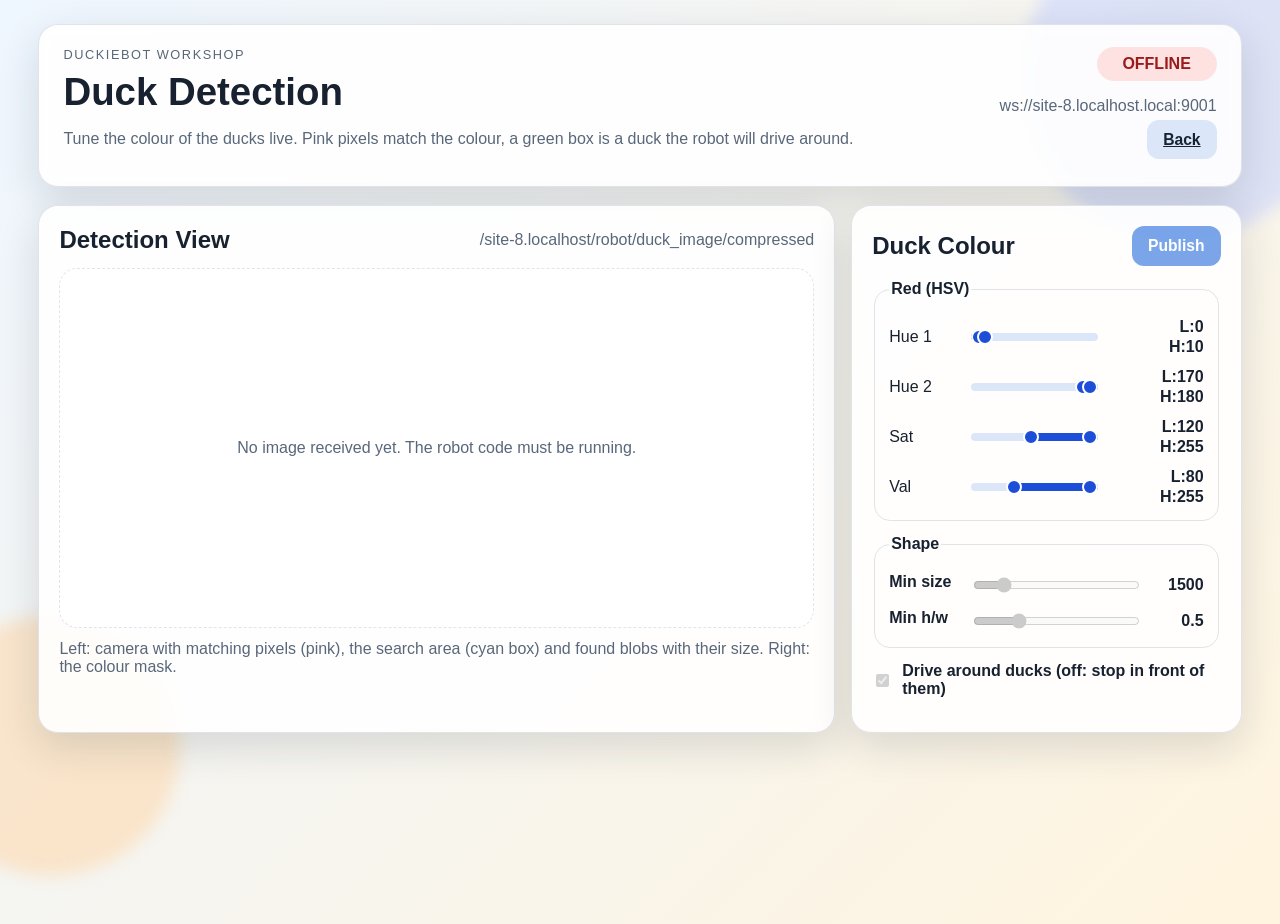
==== Workshop/WebFrontend/duck.html @ 8e4cb36f "Add red duck detection, left evasion manoeuvre and duck tuning page Co-Authored-By: Claude Opus 5.5 " ====
<!DOCTYPE html>
<html lang="de">
<head>
  <meta charset="UTF-8" />
  <meta name="viewport" content="width=device-width, initial-scale=1.0" />
  <title>Duckiebot Duck Detection</title>
  <link rel="stylesheet" href="style.css" />
  <style>
    .duck-view-panel {
      grid-column: span 8;
      padding: 20px;
    }

    .duck-tuning-panel {
      grid-column: span 4;
      padding: 20px;
    }

    .duck-tuning-panel fieldset {
      margin-bottom: 14px;
    }

    #duckTopicLabel {
      min-width: 0;
      overflow-wrap: anywhere;
    }

    #duckImage {
      display: none;
      width: 100%;
      height: auto;
    }

    #duckPlaceholder {
      padding: 24px;
      text-align: center;
      color: var(--muted);
    }

    .duck-info {
      min-height: 1.4em;
      margin: 12px 0 0;
      color: var(--muted);
    }

    @media (max-width: 980px) {
      .duck-view-panel,
      .duck-tuning-panel {
        grid-column: 1 / -1;
      }
    }
  </style>
</head>
<body>
  <div class="ambient ambient-a"></div>
  <div class="ambient ambient-b"></div>

  <main class="page">
    <header class="hero card">
      <div>
        <p class="eyebrow">Duckiebot Workshop</p>
        <h1>Duck Detection</h1>
        <p class="subtitle">Tune the colour of the ducks live. Pink pixels match the colour, a green box is a duck the robot will drive around.</p>
      </div>

      <div class="hero-meta">
        <span id="connectionStatus" class="status status-offline">offline</span>
        <p id="endpointLabel" class="endpoint"></p>
        <a class="button button-secondary" href="index.html">Back</a>
      </div>
    </header>

    <section class="grid">
      <section class="card duck-view-panel">
        <div class="panel-heading">
          <h2>Detection View</h2>
          <span id="duckTopicLabel" class="topic-label"></span>
        </div>
        <div class="camera-frame">
          <img id="duckImage" alt="Duck detection view: camera with matches on the left, mask on the right" />
          <p id="duckPlaceholder">No image received yet. The robot code must be running.</p>
        </div>
        <p class="duck-info">Left: camera with matching pixels (pink), the search area (cyan box) and found blobs with their size. Right: the colour mask.</p>
      </section>

      <section class="card duck-tuning-panel">
        <div class="panel-heading">
          <h2>Duck Colour</h2>
          <button id="publishButton" class="button button-primary" disabled>Publish</button>
        </div>
        <fieldset>
          <legend>Red (HSV)</legend>
          <div class="slider-stack" id="hsvControls"></div>
        </fieldset>
        <fieldset>
          <legend>Shape</legend>
          <div class="slider-stack" id="shapeControls"></div>
        </fieldset>
        <label class="checkbox-row">
          <input id="evadeActive" type="checkbox" checked disabled />
          <span>Drive around ducks (off: stop in front of them)</span>
        </label>
      </section>
    </section>
  </main>

  <script src="duck.js"></script>
</body>
</html>
---- Workshop/WebFrontend/style.css ----
:root {
  --bg-a: #eef6ff;
  --bg-b: #fff4df;
  --panel: rgba(255, 255, 255, 0.9);
  --line: rgba(23, 37, 84, 0.12);
  --text: #18212f;
  --muted: #59677a;
  --primary: #0f5bd8;
  --success: #0f766e;
  --danger: #b42318;
  --secondary: #dbe7f8;
  --shadow: 0 14px 40px rgba(24, 33, 47, 0.14);
}

* {
  box-sizing: border-box;
}

body {
  margin: 0;
  min-height: 100vh;
  font-family: "Segoe UI", "Trebuchet MS", sans-serif;
  color: var(--text);
  background: linear-gradient(135deg, var(--bg-a), var(--bg-b));
}

.ambient {
  position: fixed;
  z-index: -1;
  border-radius: 999px;
  filter: blur(8px);
  opacity: 0.55;
}

.ambient-a {
  width: 320px;
  height: 320px;
  top: -80px;
  right: -60px;
  background: #c7d2fe;
}

.ambient-b {
  width: 260px;
  height: 260px;
  bottom: 24px;
  left: -80px;
  background: #fed7aa;
}

.page {
  width: min(1220px, 94vw);
  margin: 24px auto 40px;
}

.card {
  background: var(--panel);
  border: 1px solid var(--line);
  border-radius: 20px;
  box-shadow: var(--shadow);
  backdrop-filter: blur(6px);
}

.hero {
  padding: 22px 24px;
  display: flex;
  justify-content: space-between;
  gap: 20px;
  align-items: start;
}

.eyebrow {
  margin: 0 0 8px;
  text-transform: uppercase;
  letter-spacing: 0.12em;
  font-size: 0.8rem;
  color: var(--muted);
}

h1,
h2,
legend {
  margin: 0;
}

h1 {
  font-size: clamp(2.1rem, 3vw, 3.2rem);
  margin-bottom: 8px;
}

.subtitle,
.helper,
.endpoint,
.topic-label {
  color: var(--muted);
}

.hero-meta {
  text-align: right;
}

.status {
  display: inline-flex;
  align-items: center;
  justify-content: center;
  min-width: 120px;
  padding: 8px 14px;
  border-radius: 999px;
  font-weight: 700;
  text-transform: uppercase;
}

.status-offline {
  background: #fee2e2;
  color: #991b1b;
}

.status-connecting {
  background: #fef3c7;
  color: #92400e;
}

.status-online {
  background: #d1fae5;
  color: #065f46;
}

.grid {
  display: grid;
  grid-template-columns: repeat(12, minmax(0, 1fr));
  gap: 16px;
  margin-top: 18px;
}

.control-panel,
.tuning-panel,
.log-panel,
.camera-panel {
  padding: 20px;
}

.camera-panel {
  grid-column: span 8;
}

.control-panel-right {
  grid-column: span 4;
}

.log-panel {
  grid-column: span 12;
}

.tuning-panel-lane {
  grid-column: span 8;
}

.tuning-panel-pid {
  grid-column: span 4;
}

label,
fieldset {
  display: block;
}

label span,
legend {
  display: block;
  font-weight: 700;
  margin-bottom: 6px;
}

input[type="text"],
input[type="number"] {
  width: 100%;
  border: 1px solid var(--line);
  border-radius: 12px;
  padding: 10px 12px;
  font-size: 1rem;
  color: var(--text);
  background: #fff;
}

.checkbox-row {
  display: flex;
  gap: 10px;
  align-items: center;
  margin: 14px 0;
}

.checkbox-row span {
  margin: 0;
  font-weight: 600;
}

.button-row {
  display: flex;
  gap: 10px;
  flex-wrap: wrap;
}

.button-row-large .button {
  flex: 1 1 180px;
}

.button {
  border: none;
  border-radius: 12px;
  padding: 11px 16px;
  font-size: 0.98rem;
  font-weight: 700;
  cursor: pointer;
  transition: transform 120ms ease, opacity 120ms ease;
}

.button:hover:enabled {
  transform: translateY(-1px);
}

.button:disabled {
  opacity: 0.55;
  cursor: not-allowed;
}

.button-primary {
  background: var(--primary);
  color: white;
}

.button-secondary {
  background: var(--secondary);
  color: var(--text);
}

.button-success {
  background: var(--success);
  color: white;
}

.button-danger {
  background: var(--danger);
  color: white;
}

.panel-heading {
  display: flex;
  justify-content: space-between;
  gap: 10px;
  align-items: center;
  margin-bottom: 14px;
}

.camera-frame {
  min-height: 360px;
  border-radius: 18px;
  border: 1px dashed var(--line);
  background: rgba(255, 255, 255, 0.7);
  display: grid;
  place-items: center;
  overflow: hidden;
}

#cameraImage {
  display: none;
  width: 100%;
  height: auto;
}

#cameraPlaceholder {
  padding: 24px;
  text-align: center;
  color: var(--muted);
}

.tuning-columns {
  display: grid;
  grid-template-columns: repeat(2, minmax(0, 1fr));
  gap: 14px;
}

fieldset {
  border: 1px solid var(--line);
  border-radius: 16px;
  padding: 14px;
}

.slider-stack {
  display: grid;
  gap: 12px;
}

.slider-row {
  display: grid;
  grid-template-columns: 72px minmax(0, 1fr) 56px;
  gap: 10px;
  align-items: center;
}

.slider-row-dual {
  grid-template-columns: 72px minmax(0, 1fr) 96px;
}

.dual-range {
  position: relative;
  height: 28px;
  display: flex;
  align-items: center;
}

.dual-track {
  position: absolute;
  left: 0;
  right: 0;
  height: 8px;
  border-radius: 999px;
  background: #dbe7f8;
}

.dual-range input[type="range"] {
  position: absolute;
  left: 0;
  top: 50%;
  width: 100%;
  margin: 0;
  transform: translateY(-50%);
  background: transparent;
  pointer-events: none;
  -webkit-appearance: none;
  appearance: none;
}

.dual-range input[type="range"]::-webkit-slider-runnable-track {
  height: 8px;
  background: transparent;
}

.dual-range input[type="range"]::-webkit-slider-thumb {
  -webkit-appearance: none;
  width: 16px;
  height: 16px;
  border-radius: 50%;
  border: 2px solid #ffffff;
  background: #1d4ed8;
  margin-top: -4px;
  pointer-events: auto;
  cursor: pointer;
}

.dual-range input[type="range"]::-moz-range-track {
  height: 8px;
  background: transparent;
}

.dual-range input[type="range"]::-moz-range-thumb {
  width: 16px;
  height: 16px;
  border-radius: 50%;
  border: 2px solid #ffffff;
  background: #1d4ed8;
  pointer-events: auto;
  cursor: pointer;
}

.dual-values {
  display: grid;
  gap: 2px;
}

.dual-values output {
  display: block;
  text-align: right;
}

.slider-row output {
  font-weight: 700;
  text-align: right;
}

input[type="range"] {
  width: 100%;
}

.log-output {
  margin: 0;
  padding: 14px;
  min-height: 180px;
  border-radius: 14px;
  background: #111827;
  color: #d1fae5;
  white-space: pre-wrap;
  overflow-wrap: anywhere;
}

@media (max-width: 980px) {
  .control-panel-right,
  .camera-panel,
  .tuning-panel-lane,
  .tuning-panel-pid,
  .log-panel {
    grid-column: 1 / -1;
  }

  .hero {
    flex-direction: column;
  }

  .hero-meta {
    text-align: left;
  }
}

@media (max-width: 640px) {
  .page {
    width: min(96vw, 96vw);
  }

  .tuning-columns {
    grid-template-columns: 1fr;
  }

  .slider-row {
    grid-template-columns: 1fr;
  }

  .slider-row-dual {
    grid-template-columns: 1fr;
  }

  .slider-row output {
    text-align: left;
  }

  .dual-values output {
    text-align: left;
  }
}
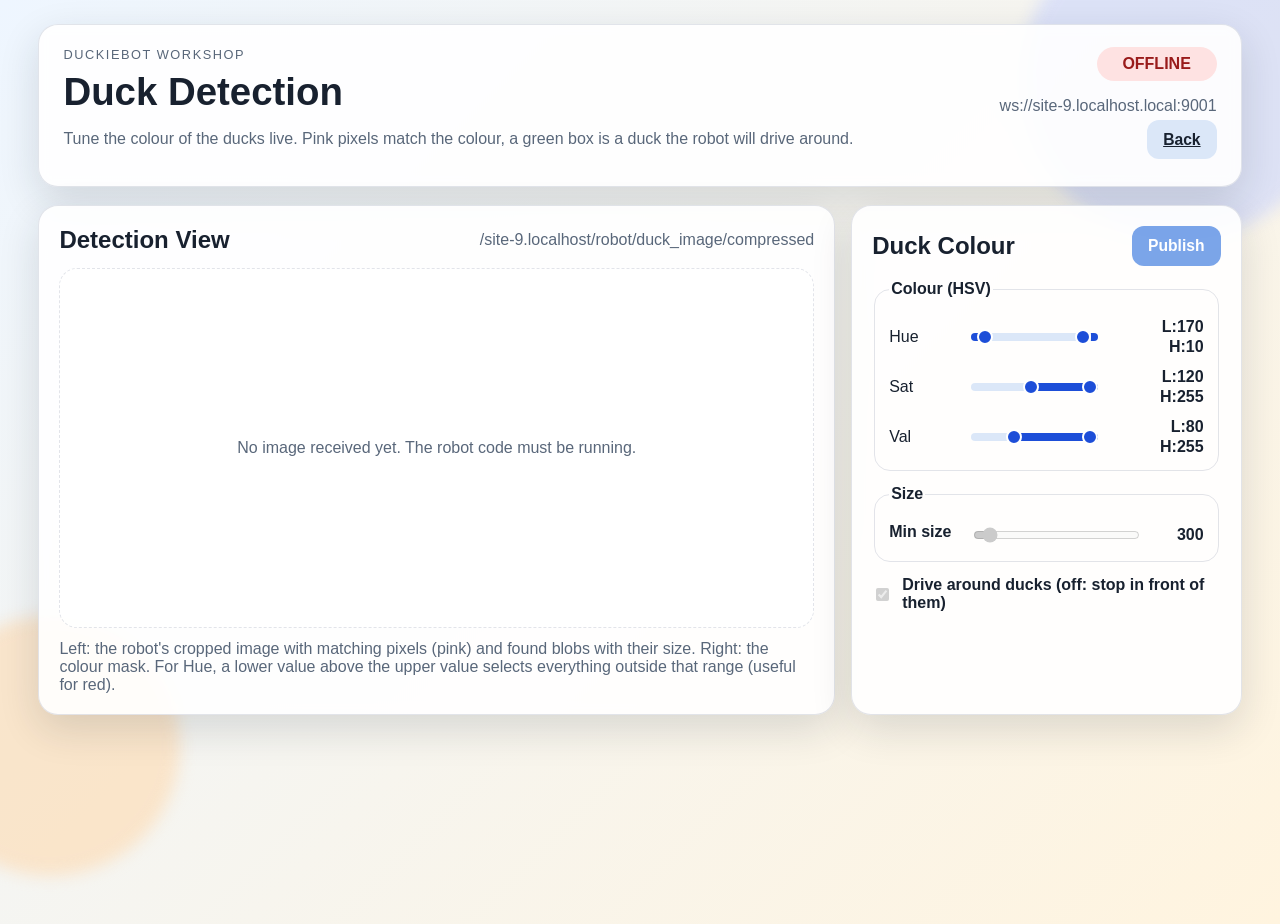
==== commit 058d0d83: "Detect ducks in the robot's cropped image, use one wrapping hue slider Co-Authored-By: Claude Opus 5" ====
--- a/Workshop/WebFrontend/duck.html
+++ b/Workshop/WebFrontend/duck.html
@@ -80,7 +80,7 @@
           <img id="duckImage" alt="Duck detection view: camera with matches on the left, mask on the right" />
           <p id="duckPlaceholder">No image received yet. The robot code must be running.</p>
         </div>
-        <p class="duck-info">Left: camera with matching pixels (pink), the search area (cyan box) and found blobs with their size. Right: the colour mask.</p>
+        <p class="duck-info">Left: the robot's cropped image with matching pixels (pink) and found blobs with their size. Right: the colour mask. For Hue, a lower value above the upper value selects everything outside that range (useful for red).</p>
       </section>
 
       <section class="card duck-tuning-panel">
@@ -89,11 +89,11 @@
           <button id="publishButton" class="button button-primary" disabled>Publish</button>
         </div>
         <fieldset>
-          <legend>Red (HSV)</legend>
+          <legend>Colour (HSV)</legend>
           <div class="slider-stack" id="hsvControls"></div>
         </fieldset>
         <fieldset>
-          <legend>Shape</legend>
+          <legend>Size</legend>
           <div class="slider-stack" id="shapeControls"></div>
         </fieldset>
         <label class="checkbox-row">
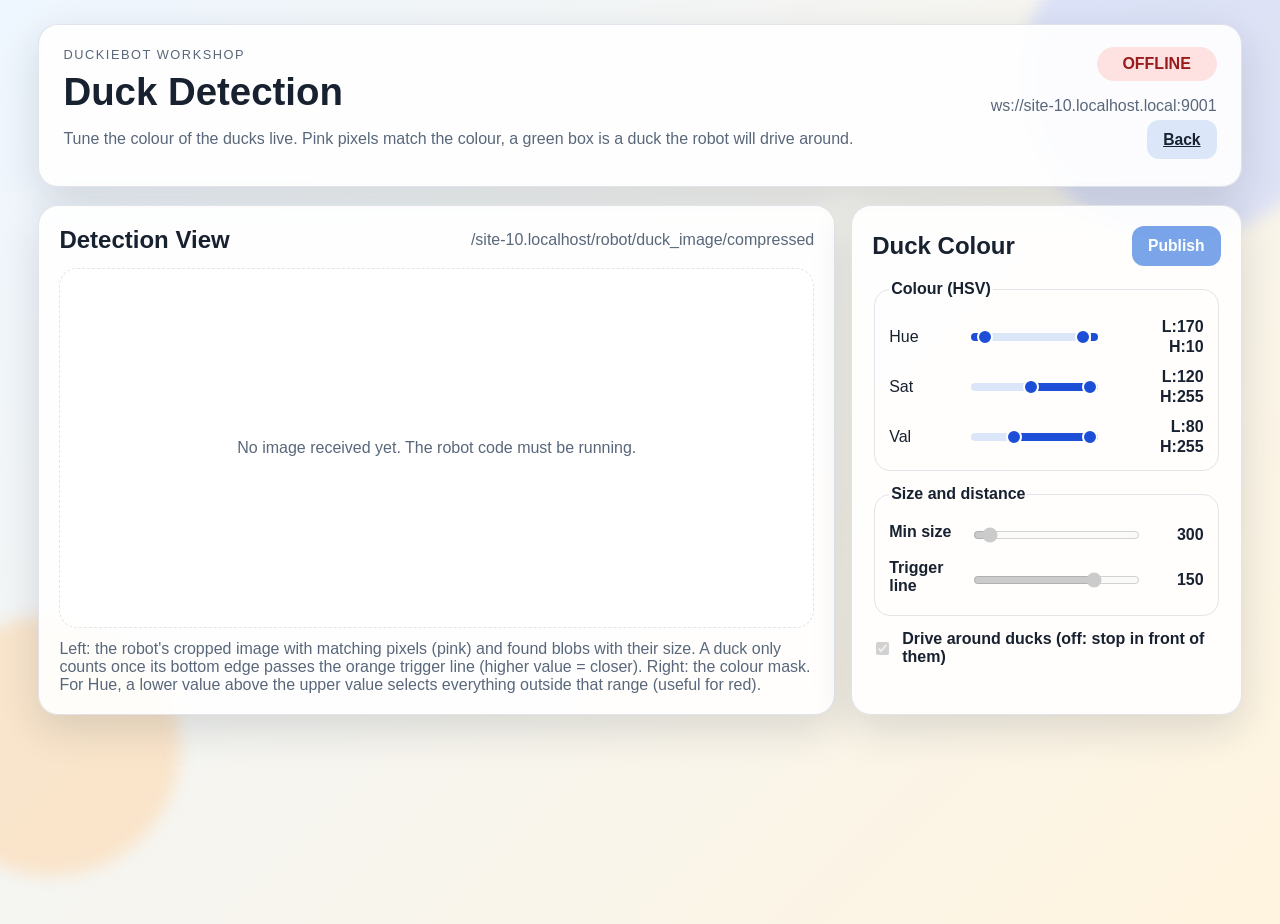
==== commit 16867723: "Evade a duck only once it passes an adjustable trigger line Co-Authored-By: Claude Opus 5.5 (1M cont" ====
--- a/Workshop/WebFrontend/duck.html
+++ b/Workshop/WebFrontend/duck.html
@@ -80,7 +80,7 @@
           <img id="duckImage" alt="Duck detection view: camera with matches on the left, mask on the right" />
           <p id="duckPlaceholder">No image received yet. The robot code must be running.</p>
         </div>
-        <p class="duck-info">Left: the robot's cropped image with matching pixels (pink) and found blobs with their size. Right: the colour mask. For Hue, a lower value above the upper value selects everything outside that range (useful for red).</p>
+        <p class="duck-info">Left: the robot's cropped image with matching pixels (pink) and found blobs with their size. A duck only counts once its bottom edge passes the orange trigger line (higher value = closer). Right: the colour mask. For Hue, a lower value above the upper value selects everything outside that range (useful for red).</p>
       </section>
 
       <section class="card duck-tuning-panel">
@@ -93,7 +93,7 @@
           <div class="slider-stack" id="hsvControls"></div>
         </fieldset>
         <fieldset>
-          <legend>Size</legend>
+          <legend>Size and distance</legend>
           <div class="slider-stack" id="shapeControls"></div>
         </fieldset>
         <label class="checkbox-row">
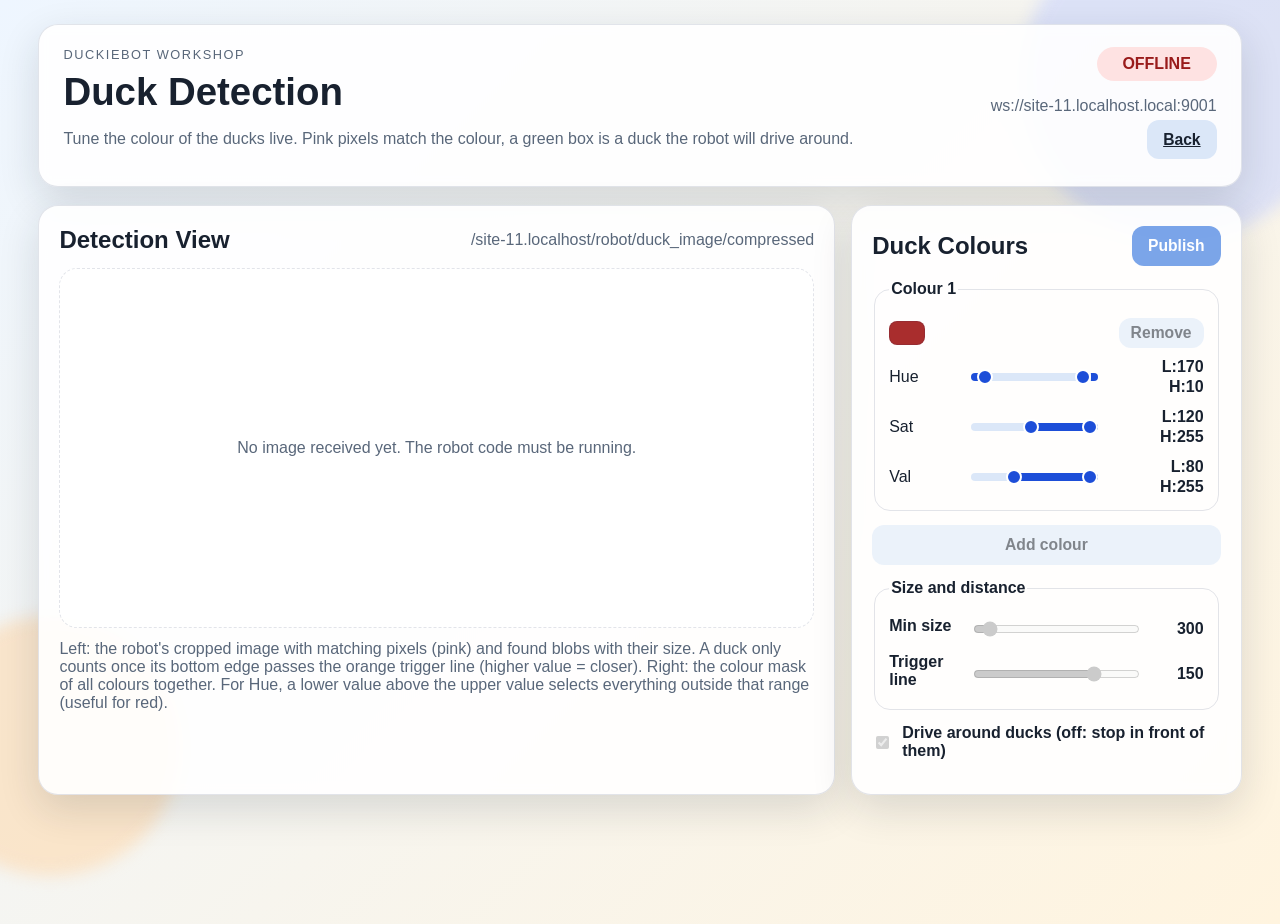
==== commit 693f4e22: "Support several duck colours on the robot and the duck page The page remembers its colours in the br" ====
--- a/Workshop/WebFrontend/duck.html
+++ b/Workshop/WebFrontend/duck.html
@@ -17,6 +17,30 @@
     }
 
     .duck-tuning-panel fieldset {
+      margin-bottom: 14px;
+    }
+
+    .colour-header {
+      display: flex;
+      align-items: center;
+      justify-content: space-between;
+      gap: 10px;
+      margin-bottom: 10px;
+    }
+
+    .colour-swatch {
+      width: 36px;
+      height: 24px;
+      border-radius: 8px;
+      border: 1px solid var(--line);
+    }
+
+    .colour-remove {
+      padding: 6px 12px;
+    }
+
+    .add-colour {
+      width: 100%;
       margin-bottom: 14px;
     }
 
@@ -80,18 +104,16 @@
           <img id="duckImage" alt="Duck detection view: camera with matches on the left, mask on the right" />
           <p id="duckPlaceholder">No image received yet. The robot code must be running.</p>
         </div>
-        <p class="duck-info">Left: the robot's cropped image with matching pixels (pink) and found blobs with their size. A duck only counts once its bottom edge passes the orange trigger line (higher value = closer). Right: the colour mask. For Hue, a lower value above the upper value selects everything outside that range (useful for red).</p>
+        <p class="duck-info">Left: the robot's cropped image with matching pixels (pink) and found blobs with their size. A duck only counts once its bottom edge passes the orange trigger line (higher value = closer). Right: the colour mask of all colours together. For Hue, a lower value above the upper value selects everything outside that range (useful for red).</p>
       </section>
 
       <section class="card duck-tuning-panel">
         <div class="panel-heading">
-          <h2>Duck Colour</h2>
+          <h2>Duck Colours</h2>
           <button id="publishButton" class="button button-primary" disabled>Publish</button>
         </div>
-        <fieldset>
-          <legend>Colour (HSV)</legend>
-          <div class="slider-stack" id="hsvControls"></div>
-        </fieldset>
+        <div id="colourList"></div>
+        <button id="addColourButton" class="button button-secondary add-colour" disabled>Add colour</button>
         <fieldset>
           <legend>Size and distance</legend>
           <div class="slider-stack" id="shapeControls"></div>
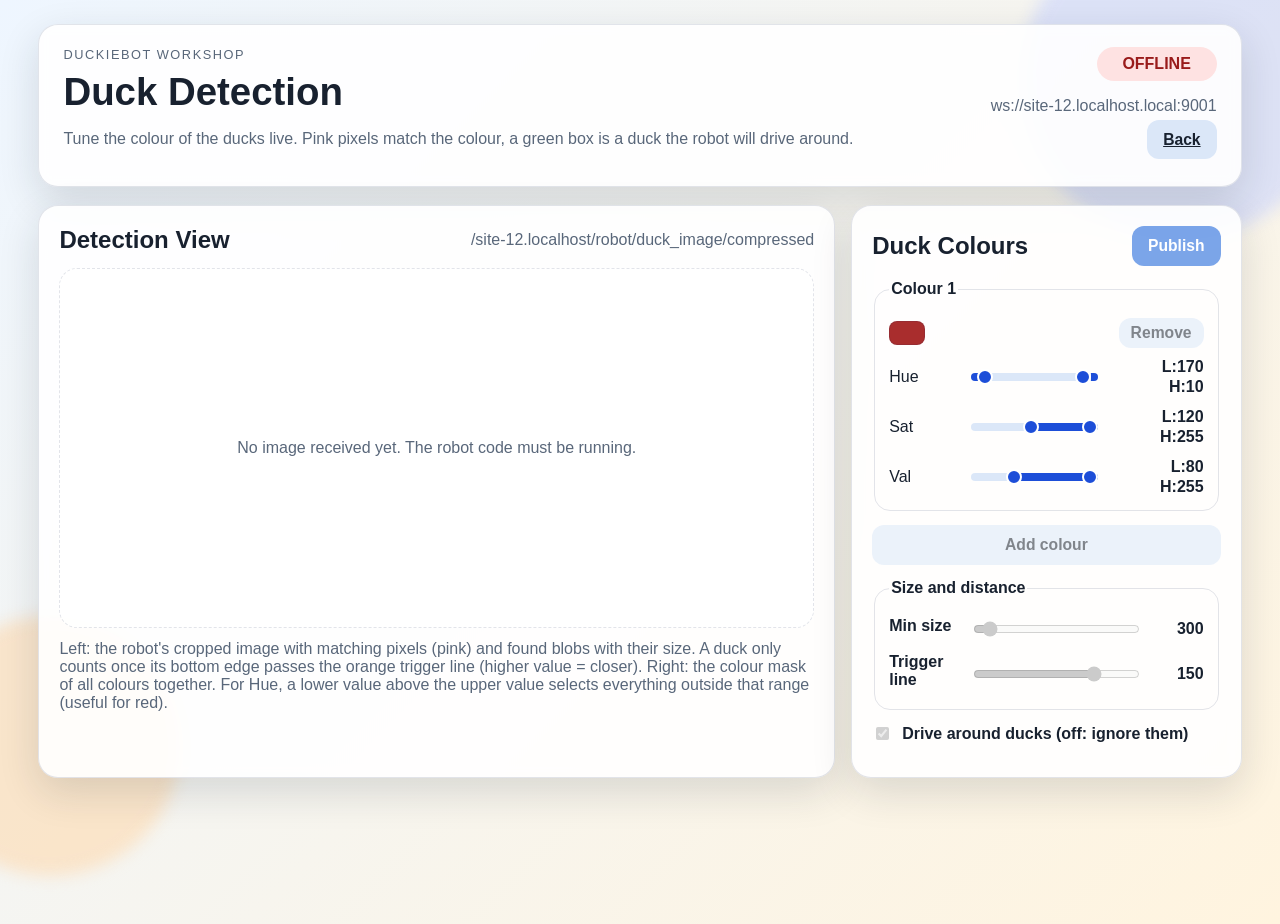
==== commit da9626b0: "Ignore ducks when duck evasion is off instead of stopping Co-Authored-By: Claude Opus 5.5 (1M contex" ====
--- a/Workshop/WebFrontend/duck.html
+++ b/Workshop/WebFrontend/duck.html
@@ -120,7 +120,7 @@
         </fieldset>
         <label class="checkbox-row">
           <input id="evadeActive" type="checkbox" checked disabled />
-          <span>Drive around ducks (off: stop in front of them)</span>
+          <span>Drive around ducks (off: ignore them)</span>
         </label>
       </section>
     </section>
--- a/Workshop/WebFrontend/style.css
+++ b/Workshop/WebFrontend/style.css
@@ -151,6 +151,14 @@
   grid-column: span 12;
 }
 
+.log-output.program-output {
+  min-height: 0;
+  max-height: 140px;
+  margin: 14px 0 20px;
+  font-size: 0.78rem;
+  overflow-y: auto;
+}
+
 .tuning-panel-lane {
   grid-column: span 8;
 }
